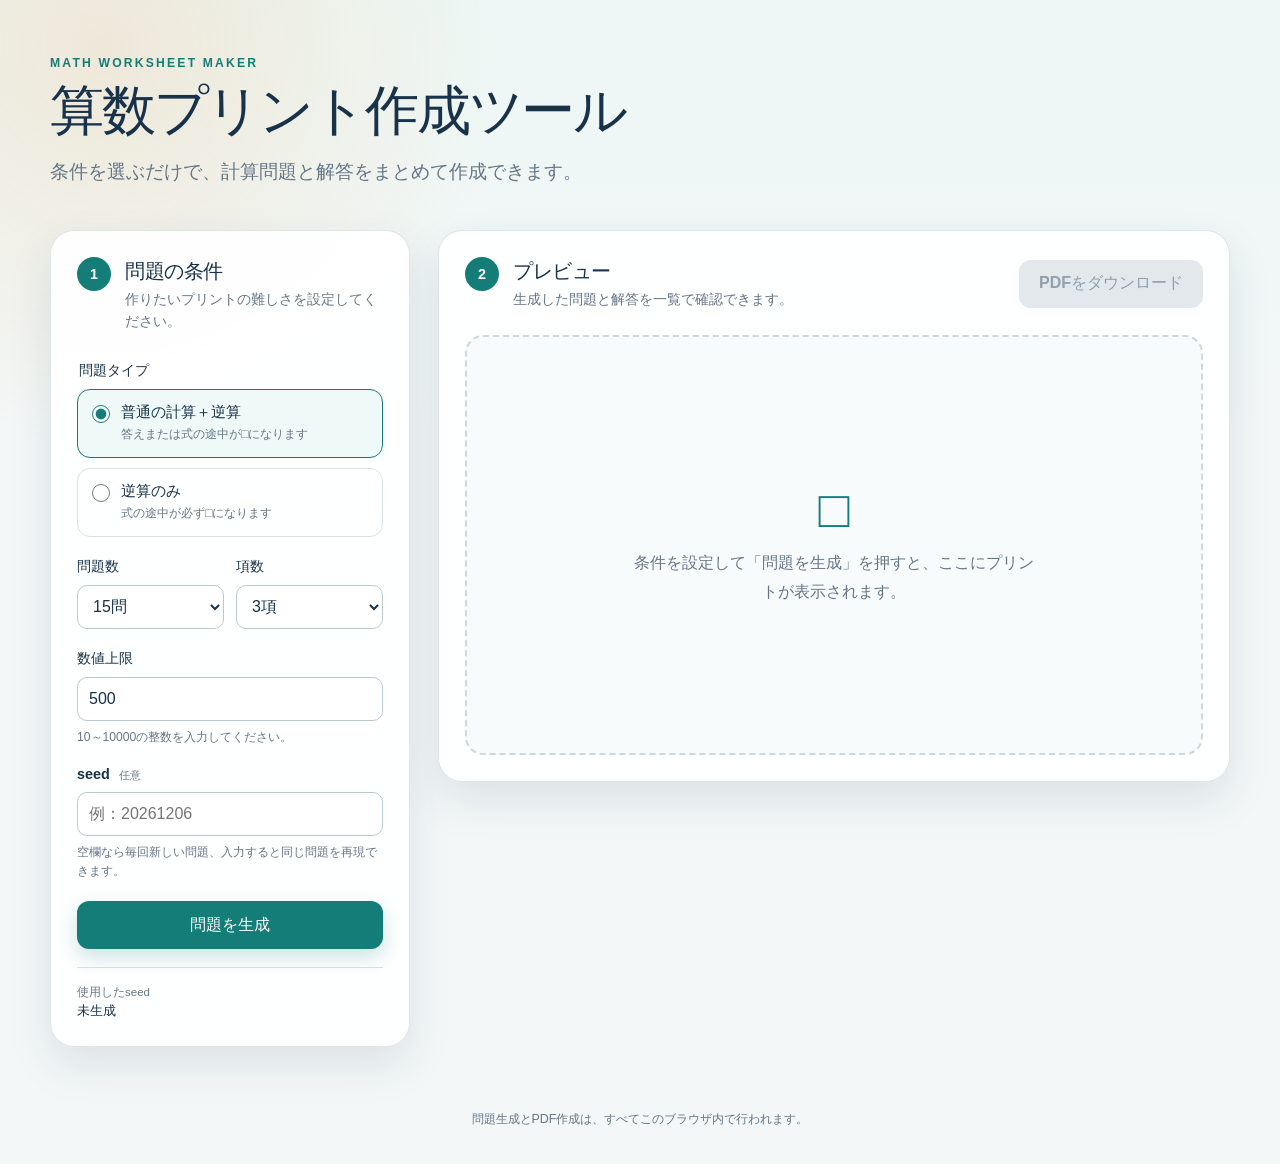
==== index.html @ 4928c639 "Initial commit" ====
<!doctype html>
<html lang="ja">
<head>
  <meta charset="utf-8">
  <meta name="viewport" content="width=device-width, initial-scale=1">
  <meta name="description" content="条件を選んで算数の計算問題を作り、問題用紙と解答をPDFで保存できるツールです。">
  <meta name="color-scheme" content="light">
  <meta http-equiv="Content-Security-Policy" content="default-src 'self'; script-src 'self'; style-src 'self'; font-src 'self'; connect-src 'self'; img-src 'self' data: blob:; worker-src 'self' blob:; object-src 'none'; base-uri 'self'; form-action 'self'">
  <title>算数プリント作成ツール</title>
  <link rel="stylesheet" href="css/style.css">
  <script defer src="vendor/jspdf.umd.min.js"></script>
  <script defer src="js/generator.js"></script>
  <script defer src="js/pdf.js"></script>
  <script defer src="js/app.js"></script>
</head>
<body>
  <header class="site-header">
    <div class="site-header__inner">
      <p class="eyebrow">MATH WORKSHEET MAKER</p>
      <h1>算数プリント作成ツール</h1>
      <p class="lead">条件を選ぶだけで、計算問題と解答をまとめて作成できます。</p>
    </div>
  </header>

  <main class="app-shell">
    <section class="settings-card" aria-labelledby="settings-title">
      <div class="section-heading">
        <span class="step-number" aria-hidden="true">1</span>
        <div>
          <h2 id="settings-title">問題の条件</h2>
          <p>作りたいプリントの難しさを設定してください。</p>
        </div>
      </div>

      <form id="generator-form" novalidate>
        <fieldset class="form-group">
          <legend>問題タイプ</legend>
          <label class="choice-card">
            <input type="radio" name="problem-type" value="mixed" checked>
            <span>
              <strong>普通の計算＋逆算</strong>
              <small>答えまたは式の途中が□になります</small>
            </span>
          </label>
          <label class="choice-card">
            <input type="radio" name="problem-type" value="inverse">
            <span>
              <strong>逆算のみ</strong>
              <small>式の途中が必ず□になります</small>
            </span>
          </label>
        </fieldset>

        <div class="form-row">
          <label class="form-field" for="problem-count">
            <span>問題数</span>
            <select id="problem-count" name="problem-count">
              <option value="15" selected>15問</option>
              <option value="30">30問</option>
            </select>
          </label>

          <label class="form-field" for="term-count">
            <span>項数</span>
            <select id="term-count" name="term-count">
              <option value="2">2項</option>
              <option value="3" selected>3項</option>
              <option value="4">4項</option>
            </select>
          </label>
        </div>

        <label class="form-field" for="max-int">
          <span>数値上限</span>
          <input id="max-int" name="max-int" type="number" value="500" min="10" max="10000" step="1" inputmode="numeric" required aria-describedby="max-int-help">
          <small id="max-int-help">10～10000の整数を入力してください。</small>
        </label>

        <label class="form-field" for="seed">
          <span>seed <em>任意</em></span>
          <input id="seed" name="seed" type="text" maxlength="80" autocomplete="off" placeholder="例：20260818" aria-describedby="seed-help">
          <small id="seed-help">空欄なら毎回新しい問題、入力すると同じ問題を再現できます。</small>
        </label>

        <div id="form-error" class="error-message" role="alert" aria-live="assertive" hidden></div>

        <button class="primary-button" type="submit">
          <span>問題を生成</span>
        </button>
      </form>

      <dl class="generation-status" aria-live="polite">
        <div>
          <dt>使用したseed</dt>
          <dd><output id="used-seed">未生成</output></dd>
        </div>
      </dl>
    </section>

    <section class="preview-section" aria-labelledby="preview-title">
      <div class="preview-toolbar">
        <div class="section-heading">
          <span class="step-number" aria-hidden="true">2</span>
          <div>
            <h2 id="preview-title">プレビュー</h2>
            <p>生成した問題と解答を一覧で確認できます。</p>
          </div>
        </div>
        <button id="download-button" class="secondary-button" type="button" disabled>
          PDFをダウンロード
        </button>
      </div>

      <div id="preview-empty" class="preview-empty">
        <p class="preview-empty__symbol" aria-hidden="true">□</p>
        <p>条件を設定して「問題を生成」を押すと、ここにプリントが表示されます。</p>
      </div>

      <div id="problem-preview" class="problem-preview" hidden>
        <table class="problem-preview__table">
          <thead>
            <tr>
              <th scope="col">問題</th>
              <th scope="col">解答</th>
            </tr>
          </thead>
          <tbody id="problem-preview-body" aria-live="polite"></tbody>
        </table>
      </div>
    </section>
  </main>

  <footer class="site-footer">
    <p>問題生成とPDF作成は、すべてこのブラウザ内で行われます。</p>
  </footer>

  <noscript>
    <p class="noscript-message">このツールを使うにはJavaScriptを有効にしてください。</p>
  </noscript>
</body>
</html>
---- css/style.css ----
:root {
  --ink: #18324a;
  --muted: #657687;
  --paper: #ffffff;
  --canvas: #f3f7f7;
  --line: #d8e2e5;
  --primary: #147d78;
  --primary-dark: #0d615d;
  --accent: #f2a65a;
  --danger: #b3261e;
  --danger-bg: #fff0ef;
  --shadow: 0 18px 45px rgb(24 50 74 / 10%);
  font-family: "Yu Gothic", "Hiragino Kaku Gothic ProN", Meiryo, sans-serif;
  color: var(--ink);
  background: var(--canvas);
  font-synthesis: none;
}

* {
  box-sizing: border-box;
}

[hidden] {
  display: none !important;
}

html {
  min-width: 320px;
  background: var(--canvas);
}

body {
  min-height: 100vh;
  margin: 0;
  background:
    radial-gradient(circle at 8% 4%, rgb(242 166 90 / 18%), transparent 25rem),
    linear-gradient(180deg, #edf7f5 0, var(--canvas) 27rem);
}

button,
input,
select {
  font: inherit;
}

button {
  cursor: pointer;
}

button:disabled {
  cursor: not-allowed;
}

.site-header {
  padding: 56px 24px 42px;
}

.site-header__inner {
  width: min(1180px, 100%);
  margin: 0 auto;
}

.eyebrow {
  margin: 0 0 10px;
  color: var(--primary);
  font-size: 0.76rem;
  font-weight: 800;
  letter-spacing: 0.18em;
}

h1,
h2,
p {
  margin-top: 0;
}

h1 {
  margin-bottom: 12px;
  font-size: clamp(2rem, 5vw, 3.4rem);
  line-height: 1.15;
  letter-spacing: -0.04em;
}

.lead {
  max-width: 42rem;
  margin-bottom: 0;
  color: var(--muted);
  font-size: clamp(1rem, 2vw, 1.16rem);
  line-height: 1.8;
}

.app-shell {
  display: grid;
  grid-template-columns: minmax(280px, 360px) minmax(0, 1fr);
  gap: 28px;
  align-items: start;
  width: min(1180px, calc(100% - 48px));
  margin: 0 auto 64px;
}

.settings-card,
.preview-section {
  border: 1px solid rgb(216 226 229 / 85%);
  border-radius: 24px;
  background: rgb(255 255 255 / 92%);
  box-shadow: var(--shadow);
}

.settings-card {
  position: sticky;
  top: 24px;
  padding: 26px;
}

.section-heading {
  display: flex;
  gap: 14px;
  align-items: flex-start;
}

.section-heading h2 {
  margin-bottom: 4px;
  font-size: 1.28rem;
  letter-spacing: -0.02em;
}

.section-heading p {
  margin-bottom: 0;
  color: var(--muted);
  font-size: 0.86rem;
  line-height: 1.6;
}

.step-number {
  display: grid;
  flex: 0 0 34px;
  width: 34px;
  height: 34px;
  place-items: center;
  border-radius: 50%;
  color: #fff;
  background: var(--primary);
  font-size: 0.9rem;
  font-weight: 800;
}

#generator-form {
  display: grid;
  gap: 20px;
  margin-top: 28px;
}

.form-group {
  display: grid;
  gap: 10px;
  min-width: 0;
  margin: 0;
  padding: 0;
  border: 0;
}

.form-group legend,
.form-field > span {
  margin-bottom: 9px;
  font-size: 0.9rem;
  font-weight: 800;
}

.choice-card {
  display: flex;
  gap: 11px;
  align-items: flex-start;
  padding: 13px 14px;
  border: 1px solid var(--line);
  border-radius: 13px;
  transition: border-color 160ms ease, background 160ms ease;
}

.choice-card:has(input:checked) {
  border-color: var(--primary);
  background: #eff9f8;
}

.choice-card input {
  width: 18px;
  height: 18px;
  margin: 2px 0 0;
  accent-color: var(--primary);
}

.choice-card span {
  display: grid;
  gap: 3px;
}

.choice-card strong {
  font-size: 0.92rem;
}

.choice-card small,
.form-field small {
  color: var(--muted);
  font-size: 0.76rem;
  line-height: 1.55;
}

.form-row {
  display: grid;
  grid-template-columns: 1fr 1fr;
  gap: 12px;
}

.form-field {
  display: grid;
  min-width: 0;
}

.form-field em {
  margin-left: 5px;
  color: var(--muted);
  font-size: 0.7rem;
  font-style: normal;
  font-weight: 500;
}

.form-field input,
.form-field select {
  width: 100%;
  min-height: 44px;
  padding: 9px 11px;
  border: 1px solid #bac9ce;
  border-radius: 10px;
  color: var(--ink);
  background: #fff;
  outline: none;
}

.form-field input:focus,
.form-field select:focus,
.choice-card:has(input:focus-visible) {
  border-color: var(--primary);
  box-shadow: 0 0 0 3px rgb(20 125 120 / 16%);
}

.form-field small {
  margin-top: 7px;
}

.error-message {
  padding: 12px 14px;
  border: 1px solid #f3b9b4;
  border-radius: 10px;
  color: var(--danger);
  background: var(--danger-bg);
  font-size: 0.84rem;
  line-height: 1.6;
}

.primary-button,
.secondary-button {
  min-height: 48px;
  border: 0;
  border-radius: 12px;
  font-weight: 800;
  transition: transform 160ms ease, box-shadow 160ms ease, background 160ms ease;
}

.primary-button {
  color: #fff;
  background: var(--primary);
  box-shadow: 0 8px 20px rgb(20 125 120 / 22%);
}

.primary-button:hover {
  background: var(--primary-dark);
  transform: translateY(-1px);
}

.primary-button:focus-visible,
.secondary-button:focus-visible {
  outline: 3px solid rgb(242 166 90 / 55%);
  outline-offset: 3px;
}

.generation-status {
  margin: 18px 0 0;
  padding-top: 17px;
  border-top: 1px solid var(--line);
}

.generation-status div {
  display: grid;
  gap: 3px;
}

.generation-status dt {
  color: var(--muted);
  font-size: 0.72rem;
}

.generation-status dd {
  overflow-wrap: anywhere;
  margin: 0;
  font-family: ui-monospace, SFMono-Regular, Consolas, monospace;
  font-size: 0.8rem;
}

.preview-section {
  min-width: 0;
  padding: 26px;
}

.preview-toolbar {
  display: flex;
  gap: 18px;
  align-items: center;
  justify-content: space-between;
  margin-bottom: 24px;
}

.secondary-button {
  flex: 0 0 auto;
  padding: 0 20px;
  color: #fff;
  background: var(--ink);
}

.secondary-button:hover:not(:disabled) {
  background: #0d2235;
  transform: translateY(-1px);
}

.secondary-button:disabled {
  color: #91a0ac;
  background: #e2e8eb;
}

.preview-empty {
  display: grid;
  min-height: 420px;
  padding: 40px;
  place-content: center;
  text-align: center;
  border: 2px dashed #cbd8dc;
  border-radius: 18px;
  color: var(--muted);
  background: #f8fbfb;
}

.preview-empty__symbol {
  margin-bottom: 14px;
  color: var(--primary);
  font-size: 3.2rem;
  line-height: 1;
}

.preview-empty p:last-child {
  max-width: 25rem;
  margin-bottom: 0;
  line-height: 1.8;
}

.problem-preview {
  min-width: 0;
  overflow: hidden;
  border: 1px solid #cbd8dc;
  border-radius: 18px;
  background: #fff;
}

.problem-preview__table {
  width: 100%;
  border-collapse: collapse;
  table-layout: fixed;
}

.problem-preview__table th {
  padding: 14px 18px;
  color: #fff;
  background: var(--ink);
  font-weight: 700;
  text-align: left;
}

.problem-preview__table th:first-child,
.problem-preview__table td:first-child {
  width: 74%;
}

.problem-preview__table th:last-child,
.problem-preview__table td:last-child {
  width: 26%;
  border-left: 1px solid #cbd8dc;
  text-align: center;
}

.problem-preview__table td {
  padding: 14px 18px;
  border-top: 1px solid #dce5e8;
  color: #17212b;
  font-size: 1rem;
  line-height: 1.65;
  overflow-wrap: anywhere;
  vertical-align: middle;
}

.problem-preview__table tbody tr:nth-child(even) {
  background: #f5f9f9;
}

.problem-preview__number {
  display: inline-block;
  width: 2.6em;
  color: var(--muted);
  font-size: 0.86em;
  font-variant-numeric: tabular-nums;
}

.problem-preview__expression {
  font-weight: 600;
}

.problem-preview__answer {
  color: var(--primary-dark) !important;
  font-size: 1.08rem !important;
  font-weight: 800;
  font-variant-numeric: tabular-nums;
}

.site-footer {
  padding: 0 24px 36px;
  color: var(--muted);
  text-align: center;
  font-size: 0.78rem;
}

.site-footer p {
  margin-bottom: 0;
}

.noscript-message {
  position: fixed;
  right: 20px;
  bottom: 20px;
  left: 20px;
  z-index: 10;
  margin: 0;
  padding: 16px;
  border-radius: 10px;
  color: #fff;
  text-align: center;
  background: var(--danger);
}

@media (max-width: 900px) {
  .site-header {
    padding-top: 40px;
  }

  .app-shell {
    grid-template-columns: 1fr;
  }

  .settings-card {
    position: static;
  }
}

@media (max-width: 600px) {
  .site-header {
    padding: 32px 18px 28px;
  }

  .app-shell {
    gap: 18px;
    width: min(100% - 24px, 1180px);
    margin-bottom: 40px;
  }

  .settings-card,
  .preview-section {
    padding: 20px;
    border-radius: 18px;
  }

  .preview-toolbar {
    align-items: stretch;
    flex-direction: column;
  }

  .secondary-button {
    width: 100%;
  }

  .problem-preview__table th,
  .problem-preview__table td {
    padding: 12px;
  }

  .problem-preview__table td {
    font-size: 0.9rem;
  }

  .problem-preview__table td:first-child {
    width: 78%;
    font-size: clamp(0.7rem, 2.8vw, 0.8rem);
    letter-spacing: -0.02em;
    overflow-wrap: normal;
    white-space: nowrap;
  }

  .problem-preview__table th:first-child {
    width: 78%;
  }

  .problem-preview__table th:last-child,
  .problem-preview__table td:last-child {
    width: 22%;
  }

  .problem-preview__answer {
    font-size: clamp(0.7rem, 2.8vw, 0.8rem) !important;
    overflow-wrap: normal;
    white-space: nowrap;
  }
}

@media (max-width: 390px) {
  .form-row {
    grid-template-columns: 1fr;
  }

  .problem-preview__table th:first-child,
  .problem-preview__table td:first-child {
    width: 78%;
  }

  .problem-preview__table th:last-child,
  .problem-preview__table td:last-child {
    width: 22%;
  }

  .problem-preview__table th,
  .problem-preview__table td {
    padding: 10px 8px;
  }

  .problem-preview__number {
    width: 1.9em;
  }
}

@media (prefers-reduced-motion: reduce) {
  *,
  *::before,
  *::after {
    scroll-behavior: auto !important;
    transition-duration: 0.01ms !important;
  }
}
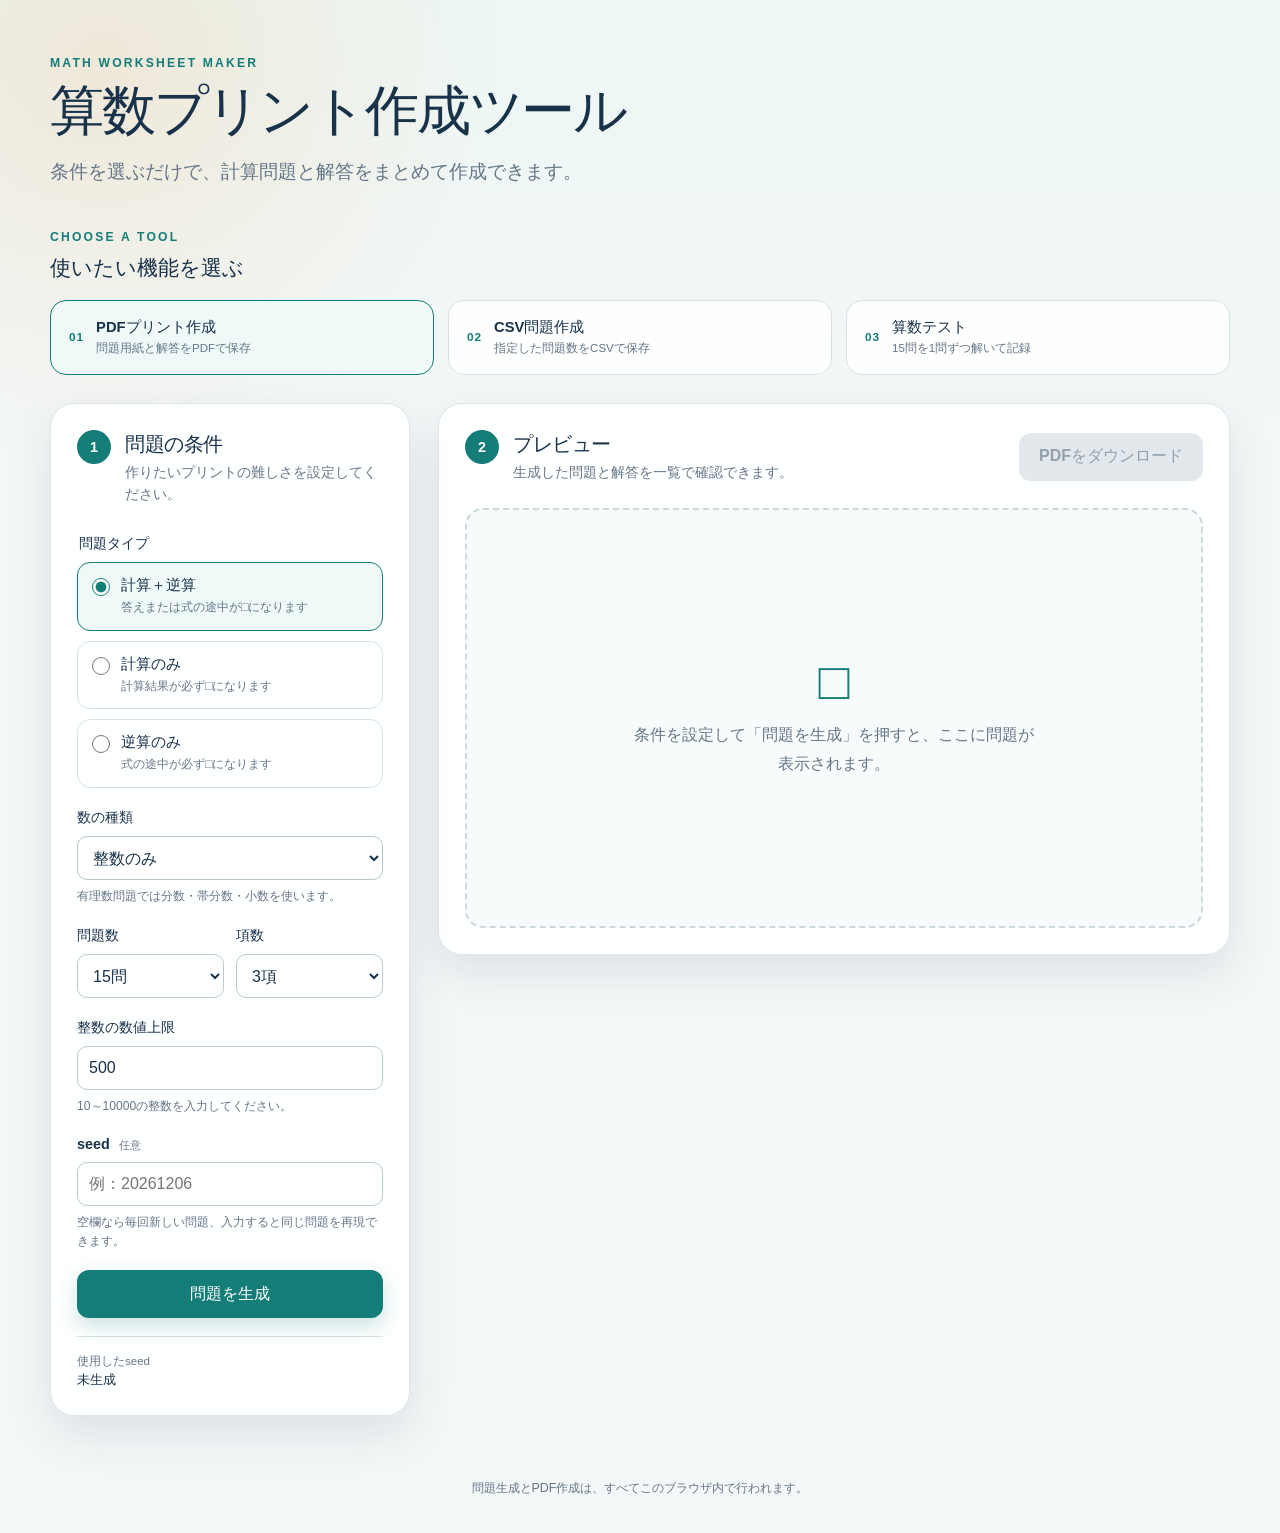
==== commit 5ff2f802: "Rational number correspondence" ====
--- a/index.html
+++ b/index.html
@@ -8,8 +8,12 @@
   <meta http-equiv="Content-Security-Policy" content="default-src 'self'; script-src 'self'; style-src 'self'; font-src 'self'; connect-src 'self'; img-src 'self' data: blob:; worker-src 'self' blob:; object-src 'none'; base-uri 'self'; form-action 'self'">
   <title>算数プリント作成ツール</title>
   <link rel="stylesheet" href="css/style.css">
+  <link rel="stylesheet" href="katex/katex.min.css">
+  <script defer src="katex/katex.min.js"></script>
   <script defer src="vendor/jspdf.umd.min.js"></script>
   <script defer src="js/generator.js"></script>
+  <script defer src="js/settings.js"></script>
+  <script defer src="js/math-display.js"></script>
   <script defer src="js/pdf.js"></script>
   <script defer src="js/app.js"></script>
 </head>
@@ -22,6 +26,32 @@
     </div>
   </header>
 
+  <nav class="feature-nav" aria-labelledby="feature-nav-title">
+    <div class="feature-nav__inner">
+      <div class="feature-nav__heading">
+        <p class="eyebrow">CHOOSE A TOOL</p>
+        <h2 id="feature-nav-title">使いたい機能を選ぶ</h2>
+      </div>
+      <div class="feature-nav__list">
+        <a class="feature-card is-current" href="#generator-form" aria-current="page">
+          <span class="feature-card__number" aria-hidden="true">01</span>
+          <strong>PDFプリント作成</strong>
+          <small>問題用紙と解答をPDFで保存</small>
+        </a>
+        <a class="feature-card" href="csv.html">
+          <span class="feature-card__number" aria-hidden="true">02</span>
+          <strong>CSV問題作成</strong>
+          <small>指定した問題数をCSVで保存</small>
+        </a>
+        <a class="feature-card" href="test.html">
+          <span class="feature-card__number" aria-hidden="true">03</span>
+          <strong>算数テスト</strong>
+          <small>15問を1問ずつ解いて記録</small>
+        </a>
+      </div>
+    </div>
+  </nav>
+
   <main class="app-shell">
     <section class="settings-card" aria-labelledby="settings-title">
       <div class="section-heading">
@@ -38,9 +68,13 @@
           <label class="choice-card">
             <input type="radio" name="problem-type" value="mixed" checked>
             <span>
-              <strong>普通の計算＋逆算</strong>
+              <strong>計算＋逆算</strong>
               <small>答えまたは式の途中が□になります</small>
             </span>
+          </label>
+          <label class="choice-card">
+            <input type="radio" name="problem-type" value="calculation">
+            <span><strong>計算のみ</strong><small>計算結果が必ず□になります</small></span>
           </label>
           <label class="choice-card">
             <input type="radio" name="problem-type" value="inverse">
@@ -50,6 +84,16 @@
             </span>
           </label>
         </fieldset>
+
+        <label class="form-field" for="number-type">
+          <span>数の種類</span>
+          <select id="number-type" name="number-type">
+            <option value="mixed">整数＋有理数</option>
+            <option value="integer" selected>整数のみ</option>
+            <option value="rational">有理数のみ</option>
+          </select>
+          <small>有理数問題では分数・帯分数・小数を使います。</small>
+        </label>
 
         <div class="form-row">
           <label class="form-field" for="problem-count">
@@ -70,11 +114,31 @@
           </label>
         </div>
 
+        <label id="integer-count-field" class="form-field" for="integer-count" hidden>
+          <span>整数問題数</span>
+          <input id="integer-count" name="integer-count" type="number" value="8" min="0" max="15" step="1" inputmode="numeric" disabled aria-describedby="rational-count-help">
+          <small id="rational-count-help" aria-live="polite">有理数問題：7問</small>
+        </label>
+
         <label class="form-field" for="max-int">
-          <span>数値上限</span>
+          <span>整数の数値上限</span>
           <input id="max-int" name="max-int" type="number" value="500" min="10" max="10000" step="1" inputmode="numeric" required aria-describedby="max-int-help">
           <small id="max-int-help">10～10000の整数を入力してください。</small>
         </label>
+
+        <fieldset id="rational-settings" class="form-group rational-settings" hidden>
+          <legend>有理数の設定</legend>
+          <label class="form-field" for="max-num">
+            <span>計算結果の上限</span>
+            <input id="max-num" name="max-num" type="number" value="2" min="1" max="10" step="1" inputmode="numeric" disabled aria-describedby="max-num-help">
+            <small id="max-num-help">1～10の整数。途中の計算結果に適用します。式中の数はこの値を超える場合があります。</small>
+          </label>
+          <label class="form-field" for="max-denominator">
+            <span>分母の設定</span>
+            <input id="max-denominator" name="max-denominator" type="number" value="6" min="2" max="10" step="1" inputmode="numeric" disabled aria-describedby="max-denominator-help">
+            <small id="max-denominator-help">2～10の整数。加減算で追加する数の分母の上限です。乗除算や計算結果では、より大きな分母も使います。</small>
+          </label>
+        </fieldset>
 
         <label class="form-field" for="seed">
           <span>seed <em>任意</em></span>
@@ -83,6 +147,7 @@
         </label>
 
         <div id="form-error" class="error-message" role="alert" aria-live="assertive" hidden></div>
+        <p id="generation-progress" class="generation-progress" role="status" hidden></p>
 
         <button class="primary-button" type="submit">
           <span>問題を生成</span>
@@ -113,7 +178,7 @@
 
       <div id="preview-empty" class="preview-empty">
         <p class="preview-empty__symbol" aria-hidden="true">□</p>
-        <p>条件を設定して「問題を生成」を押すと、ここにプリントが表示されます。</p>
+        <p>条件を設定して「問題を生成」を押すと、ここに問題が表示されます。</p>
       </div>
 
       <div id="problem-preview" class="problem-preview" hidden>
--- a/css/style.css
+++ b/css/style.css
@@ -20,6 +20,43 @@
   box-sizing: border-box;
 }
 
+.form-group.rational-settings {
+  padding: 16px;
+  border: 1px solid var(--line);
+  border-radius: 12px;
+  background: #f5faf9;
+}
+
+.generation-progress {
+  color: var(--primary-dark);
+  font-size: 0.9rem;
+  line-height: 1.6;
+}
+
+.problem-preview__table .katex {
+  font-size: 1.1em;
+}
+
+.math-formula {
+  display: block;
+  max-width: 100%;
+  overflow-x: auto;
+  padding: 0.4em 0;
+  white-space: nowrap;
+  font-weight: 400;
+}
+
+.problem-preview__expression:has(.math-formula) {
+  display: inline-block;
+  max-width: calc(100% - 2.6rem);
+  vertical-align: middle;
+}
+
+.problem-preview__table td:has(.katex) {
+  padding-top: 18px;
+  padding-bottom: 18px;
+}
+
 [hidden] {
   display: none !important;
 }
@@ -60,6 +97,10 @@
   margin: 0 auto;
 }
 
+.site-header--compact {
+  padding-bottom: 28px;
+}
+
 .eyebrow {
   margin: 0 0 10px;
   color: var(--primary);
@@ -87,6 +128,81 @@
   color: var(--muted);
   font-size: clamp(1rem, 2vw, 1.16rem);
   line-height: 1.8;
+}
+
+.feature-nav {
+  width: min(1180px, calc(100% - 48px));
+  margin: 0 auto 28px;
+}
+
+.feature-nav__inner {
+  display: grid;
+  gap: 18px;
+}
+
+.feature-nav__heading h2 {
+  margin-bottom: 0;
+  font-size: 1.3rem;
+}
+
+.feature-nav__list {
+  display: grid;
+  grid-template-columns: repeat(3, minmax(0, 1fr));
+  gap: 14px;
+}
+
+.feature-card {
+  display: grid;
+  grid-template-columns: auto 1fr;
+  gap: 3px 12px;
+  align-items: center;
+  min-width: 0;
+  padding: 17px 18px;
+  border: 1px solid var(--line);
+  border-radius: 16px;
+  color: var(--ink);
+  background: rgb(255 255 255 / 84%);
+  text-decoration: none;
+  transition: border-color 160ms ease, transform 160ms ease, box-shadow 160ms ease;
+}
+
+.feature-card:hover {
+  border-color: var(--primary);
+  box-shadow: 0 8px 24px rgb(24 50 74 / 9%);
+  transform: translateY(-1px);
+}
+
+.feature-card:focus-visible {
+  outline: 3px solid rgb(242 166 90 / 55%);
+  outline-offset: 3px;
+}
+
+.feature-card.is-current {
+  border-color: var(--primary);
+  background: #eff9f8;
+}
+
+.feature-card__number {
+  grid-row: 1 / 3;
+  color: var(--primary);
+  font-size: 0.74rem;
+  font-weight: 900;
+  letter-spacing: 0.08em;
+}
+
+.feature-card strong,
+.feature-card small {
+  min-width: 0;
+}
+
+.feature-card strong {
+  font-size: 0.92rem;
+}
+
+.feature-card small {
+  color: var(--muted);
+  font-size: 0.72rem;
+  line-height: 1.45;
 }
 
 .app-shell {
@@ -144,7 +260,9 @@
   font-weight: 800;
 }
 
-#generator-form {
+#generator-form,
+#csv-form,
+#test-settings-form {
   display: grid;
   gap: 20px;
   margin-top: 28px;
@@ -221,6 +339,19 @@
   font-size: 0.7rem;
   font-style: normal;
   font-weight: 500;
+}
+
+.form-field > .form-field__label-row {
+  display: flex;
+  gap: 8px;
+  align-items: baseline;
+  flex-wrap: wrap;
+}
+
+.form-field .form-field__inline-help {
+  margin: 0;
+  font-weight: 500;
+  white-space: nowrap;
 }
 
 .form-field input,
@@ -271,7 +402,7 @@
   box-shadow: 0 8px 20px rgb(20 125 120 / 22%);
 }
 
-.primary-button:hover {
+.primary-button:hover:not(:disabled) {
   background: var(--primary-dark);
   transform: translateY(-1px);
 }
@@ -291,6 +422,10 @@
 .generation-status div {
   display: grid;
   gap: 3px;
+}
+
+.generation-status div + div {
+  margin-top: 12px;
 }
 
 .generation-status dt {
@@ -425,6 +560,244 @@
   font-size: 1.08rem !important;
   font-weight: 800;
   font-variant-numeric: tabular-nums;
+}
+
+.test-shell {
+  width: min(820px, calc(100% - 48px));
+  margin: 0 auto 64px;
+}
+
+.test-settings {
+  position: static;
+  width: min(580px, 100%);
+  margin: 0 auto;
+}
+
+.test-card,
+.results-card {
+  padding: clamp(24px, 5vw, 48px);
+  border: 1px solid rgb(216 226 229 / 85%);
+  border-radius: 24px;
+  background: rgb(255 255 255 / 94%);
+  box-shadow: var(--shadow);
+}
+
+.test-progress-row {
+  display: flex;
+  gap: 18px;
+  align-items: baseline;
+  justify-content: space-between;
+}
+
+.test-progress,
+.test-seed {
+  margin-bottom: 10px;
+}
+
+.test-progress {
+  color: var(--primary-dark);
+  font-size: 1.05rem;
+  font-weight: 900;
+}
+
+.test-seed {
+  max-width: 55%;
+  overflow-wrap: anywhere;
+  color: var(--muted);
+  font-family: ui-monospace, SFMono-Regular, Consolas, monospace;
+  font-size: 0.7rem;
+}
+
+.progress-track {
+  height: 8px;
+  overflow: hidden;
+  border-radius: 999px;
+  background: #e1eceb;
+}
+
+.progress-track span {
+  display: block;
+  width: 0;
+  height: 100%;
+  border-radius: inherit;
+  background: var(--primary);
+  transition: width 240ms ease;
+}
+
+.test-expression {
+  position: absolute;
+  width: 1px;
+  height: 1px;
+  overflow: hidden;
+  clip: rect(0 0 0 0);
+  white-space: nowrap;
+}
+
+.test-expression__value {
+  margin: clamp(44px, 8vw, 72px) 0;
+  font-size: clamp(1.7rem, 6vw, 3rem);
+  font-weight: 800;
+  line-height: 1.45;
+  text-align: center;
+  overflow-wrap: anywhere;
+}
+
+.answer-form {
+  display: grid;
+  grid-template-columns: minmax(0, 1fr) auto;
+  gap: 14px;
+  align-items: end;
+  width: min(520px, 100%);
+  margin: 0 auto;
+}
+
+.answer-form .primary-button {
+  min-width: 140px;
+  padding: 0 24px;
+}
+
+.answer-form input {
+  font-size: 1.25rem;
+  font-weight: 700;
+  text-align: center;
+}
+
+.answer-feedback {
+  min-height: 1.8em;
+  margin: 18px 0 0;
+  font-weight: 800;
+  text-align: center;
+}
+
+.answer-feedback.is-correct {
+  color: var(--primary-dark);
+}
+
+.answer-feedback.is-incorrect {
+  color: var(--danger);
+}
+
+.results-heading {
+  margin-bottom: 28px;
+  text-align: center;
+}
+
+.results-heading h2 {
+  margin-bottom: 8px;
+  font-size: clamp(1.5rem, 4vw, 2.1rem);
+}
+
+.results-heading p:last-child {
+  margin-bottom: 0;
+  color: var(--muted);
+}
+
+.summary-grid {
+  display: grid;
+  grid-template-columns: repeat(5, minmax(0, 1fr));
+  gap: 10px;
+  margin: 0 0 24px;
+}
+
+.summary-grid div {
+  min-width: 0;
+  padding: 14px 10px;
+  border-radius: 12px;
+  background: #f1f7f6;
+  text-align: center;
+}
+
+.summary-grid dt {
+  color: var(--muted);
+  font-size: 0.68rem;
+  line-height: 1.45;
+}
+
+.summary-grid dd {
+  margin: 7px 0 0;
+  color: var(--primary-dark);
+  font-size: 1rem;
+  font-weight: 900;
+  font-variant-numeric: tabular-nums;
+}
+
+.slowest-card {
+  display: grid;
+  gap: 8px;
+  margin-bottom: 24px;
+  padding: 20px;
+  border: 1px solid #efd0ae;
+  border-radius: 14px;
+  background: #fff8f0;
+}
+
+.slowest-card p {
+  margin-bottom: 0;
+  color: #8a531d;
+  font-size: 0.75rem;
+  font-weight: 800;
+}
+
+.slowest-card strong {
+  font-size: 1.1rem;
+  overflow-wrap: anywhere;
+}
+
+.slowest-card span {
+  color: var(--muted);
+  font-size: 0.82rem;
+}
+
+.slowest-card .slowest-answer {
+  color: var(--ink);
+  font-weight: 700;
+}
+
+.result-list-wrap {
+  overflow-x: auto;
+  border: 1px solid #cbd8dc;
+  border-radius: 14px;
+}
+
+.result-list {
+  width: 100%;
+  min-width: 590px;
+  border-collapse: collapse;
+}
+
+.result-list th,
+.result-list td {
+  padding: 12px 14px;
+  border-top: 1px solid #dce5e8;
+  text-align: left;
+}
+
+.result-list th {
+  border-top: 0;
+  color: #fff;
+  background: var(--ink);
+  font-size: 0.78rem;
+}
+
+.result-list td {
+  font-size: 0.84rem;
+  font-variant-numeric: tabular-nums;
+}
+
+.result-list tbody tr:nth-child(even) {
+  background: #f5f9f9;
+}
+
+.result-list th:first-child,
+.result-list td:first-child {
+  width: 55%;
+}
+
+.result-actions {
+  display: grid;
+  grid-template-columns: 1fr 1fr;
+  gap: 12px;
+  margin-top: 24px;
 }
 
 .site-footer {
@@ -464,6 +837,10 @@
   .settings-card {
     position: static;
   }
+
+  .summary-grid {
+    grid-template-columns: repeat(3, minmax(0, 1fr));
+  }
 }
 
 @media (max-width: 600px) {
@@ -477,6 +854,19 @@
     margin-bottom: 40px;
   }
 
+  .feature-nav {
+    width: min(100% - 24px, 1180px);
+  }
+
+  .feature-nav__list {
+    grid-template-columns: 1fr;
+    gap: 9px;
+  }
+
+  .feature-card {
+    padding: 13px 15px;
+  }
+
   .settings-card,
   .preview-section {
     padding: 20px;
@@ -499,6 +889,11 @@
 
   .problem-preview__table td {
     font-size: 0.9rem;
+  }
+
+  /* スマホでは有理数の数式全体を1.2倍にし、小数だけの場合もサイズをそろえる。 */
+  .problem-preview__table .katex {
+    font-size: 1.32em;
   }
 
   .problem-preview__table td:first-child {
@@ -523,6 +918,53 @@
     overflow-wrap: normal;
     white-space: nowrap;
   }
+
+  .test-shell {
+    width: min(100% - 24px, 820px);
+    margin-bottom: 40px;
+  }
+
+  .test-card,
+  .results-card {
+    border-radius: 18px;
+  }
+
+  .test-progress-row {
+    display: block;
+  }
+
+  .test-seed {
+    max-width: 100%;
+  }
+
+  .test-expression__value {
+    margin: 38px 0;
+    font-size: clamp(0.7rem, 3.5vw, 1.25rem);
+    line-height: 1.35;
+    letter-spacing: -0.04em;
+    overflow-wrap: normal;
+    white-space: nowrap;
+  }
+
+  .slowest-card strong {
+    font-size: clamp(0.65rem, 3vw, 1rem);
+    letter-spacing: -0.04em;
+    overflow-wrap: normal;
+    white-space: nowrap;
+  }
+
+  .answer-form,
+  .result-actions {
+    grid-template-columns: 1fr;
+  }
+
+  .answer-form .primary-button {
+    width: 100%;
+  }
+
+  .summary-grid {
+    grid-template-columns: repeat(2, minmax(0, 1fr));
+  }
 }
 
 @media (max-width: 390px) {
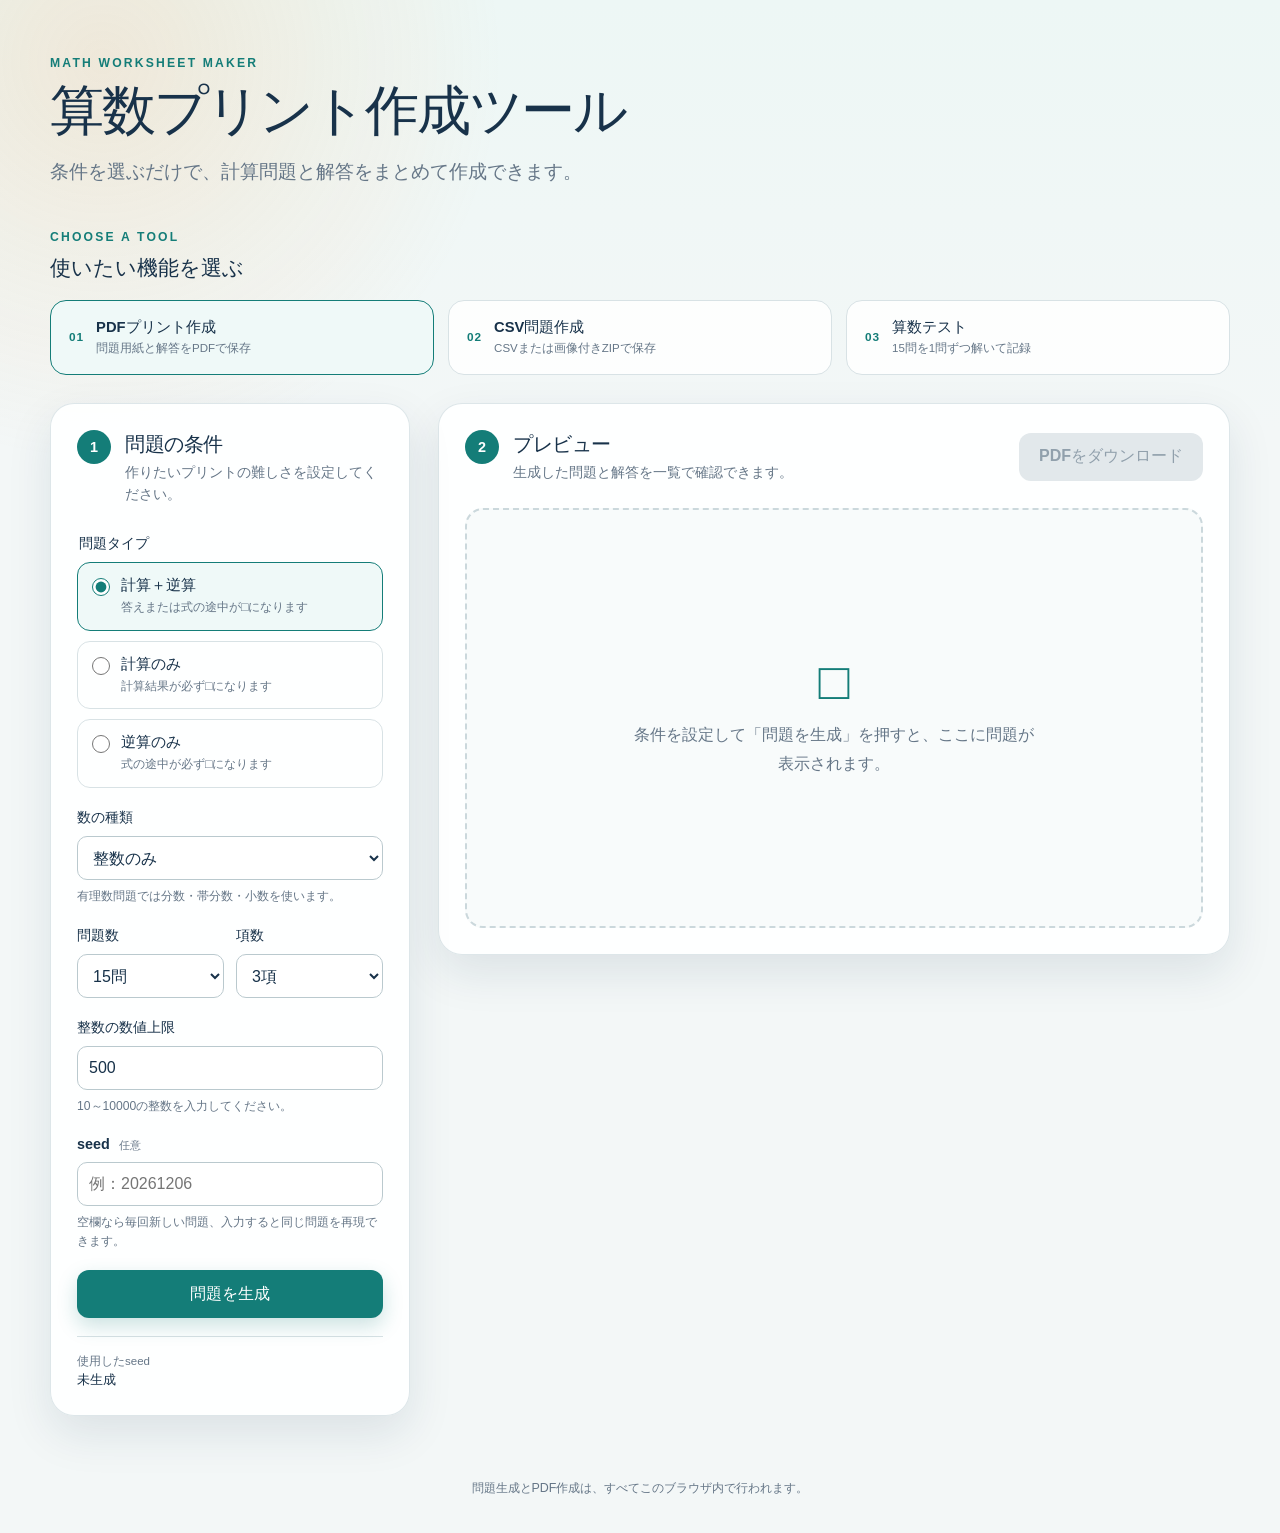
==== commit 5d9de74f: "modify website" ====
--- a/index.html
+++ b/index.html
@@ -11,7 +11,7 @@
   <link rel="stylesheet" href="katex/katex.min.css">
   <script defer src="katex/katex.min.js"></script>
   <script defer src="vendor/jspdf.umd.min.js"></script>
-  <script defer src="js/generator.js"></script>
+  <script defer src="algorithm/int_problem_generator.js"></script>
   <script defer src="js/settings.js"></script>
   <script defer src="js/math-display.js"></script>
   <script defer src="js/pdf.js"></script>
@@ -41,7 +41,7 @@
         <a class="feature-card" href="csv.html">
           <span class="feature-card__number" aria-hidden="true">02</span>
           <strong>CSV問題作成</strong>
-          <small>指定した問題数をCSVで保存</small>
+          <small>CSVまたは画像付きZIPで保存</small>
         </a>
         <a class="feature-card" href="test.html">
           <span class="feature-card__number" aria-hidden="true">03</span>
--- a/css/style.css
+++ b/css/style.css
@@ -1,3 +1,4 @@
+/* 共通の色・影・基本フォントをまとめる。各部品はCSS変数を参照して配色をそろえる。 */
 :root {
   --ink: #18324a;
   --muted: #657687;
@@ -16,10 +17,12 @@
   font-synthesis: none;
 }
 
+/* 幅と高さにpaddingとborderを含め、指定幅からのはみ出しを防ぐ。 */
 * {
   box-sizing: border-box;
 }
 
+/* 有理数専用の設定を、背景と余白でほかの項目から区別する。 */
 .form-group.rational-settings {
   padding: 16px;
   border: 1px solid var(--line);
@@ -27,16 +30,79 @@
   background: #f5faf9;
 }
 
+/* 問題生成の進捗をフォーム内の補助情報として表示する。 */
 .generation-progress {
   color: var(--primary-dark);
   font-size: 0.9rem;
   line-height: 1.6;
 }
 
+/* ZIP作成の進捗と保存・中止操作をまとめる領域。 */
+.zip-export-status {
+  margin: 0 0 20px;
+  padding: 16px;
+  border: 1px solid var(--line);
+  border-radius: 12px;
+  background: var(--paper);
+}
+
+.zip-export-status progress {
+  width: 100%;
+  accent-color: var(--primary);
+}
+
+/* 保存と中止の操作を横並びにし、幅が足りなければ折り返す。 */
+.zip-export-actions {
+  display: flex;
+  flex-wrap: wrap;
+  gap: 12px;
+}
+
+.zip-export-actions a {
+  display: inline-flex;
+  align-items: center;
+  justify-content: center;
+  text-decoration: none;
+}
+
+/* 親だけを画面外に置き、画像化する子に座標・透明度の補正を持ち込まない。 */
+.math-image-workspace {
+  position: fixed;
+  left: -100000px;
+  top: 0;
+  width: max-content;
+  pointer-events: none;
+}
+
+/* PNG用の数式は24pxを基準に、式に応じた幅と透明な余白を持たせる。 */
+.math-image-export {
+  display: inline-block;
+  width: max-content;
+  max-width: none;
+  padding: 12px;
+  margin: 0;
+  color: #000;
+  background: transparent;
+  font-family: KaTeX_Main, serif;
+  font-size: 24px;
+  font-weight: 400;
+  line-height: 1.5;
+  white-space: nowrap;
+  text-align: left;
+}
+
+/* 画像用のKaTeXは親の文字サイズを使い、数式を1行で描く。 */
+.math-image-export .katex {
+  font-size: 1em;
+  white-space: nowrap;
+}
+
+/* 通常の数式を親文字サイズの1.1倍にする。スマホ用の値は後方で上書きする。 */
 .problem-preview__table .katex {
   font-size: 1.1em;
 }
 
+/* 数式を折り返さず、幅を超えた部分は横スクロールで読めるようにする。 */
 .math-formula {
   display: block;
   max-width: 100%;
@@ -46,26 +112,31 @@
   font-weight: 400;
 }
 
+/* 問題番号の幅を残し、数式が列全体を押し広げないようにする。 */
 .problem-preview__expression:has(.math-formula) {
   display: inline-block;
   max-width: calc(100% - 2.6rem);
   vertical-align: middle;
 }
 
+/* 分数の上下が詰まらないよう、KaTeXを含むセルに縦の余白を足す。 */
 .problem-preview__table td:has(.katex) {
   padding-top: 18px;
   padding-bottom: 18px;
 }
 
+/* JSによるhidden切り替えを優先し、部品のdisplay指定による非表示の解除を防ぐ。 */
 [hidden] {
   display: none !important;
 }
 
+/* ページ全体の最小幅を320pxにそろえる。 */
 html {
   min-width: 320px;
   background: var(--canvas);
 }
 
+/* 標準の外側余白をなくし、ページ全体に淡いグラデーションを敷く。 */
 body {
   min-height: 100vh;
   margin: 0;
@@ -74,6 +145,7 @@
     linear-gradient(180deg, #edf7f5 0, var(--canvas) 27rem);
 }
 
+/* 入力部品にもページと同じフォントを継承させる。 */
 button,
 input,
 select {
@@ -84,10 +156,12 @@
   cursor: pointer;
 }
 
+/* 操作できないボタンはカーソルでも無効状態を示す。 */
 button:disabled {
   cursor: not-allowed;
 }
 
+/* ページ上部の見出し領域に余白を設ける。 */
 .site-header {
   padding: 56px 24px 42px;
 }
@@ -101,6 +175,7 @@
   padding-bottom: 28px;
 }
 
+/* 見出し上の小さなラベルを色と文字間隔で本文から区別する。 */
 .eyebrow {
   margin: 0 0 10px;
   color: var(--primary);
@@ -115,6 +190,7 @@
   margin-top: 0;
 }
 
+/* 画面幅に合わせて大見出しを拡縮し、clampで最小・最大サイズを制限する。 */
 h1 {
   margin-bottom: 12px;
   font-size: clamp(2rem, 5vw, 3.4rem);
@@ -122,6 +198,7 @@
   letter-spacing: -0.04em;
 }
 
+/* 導入文の行幅を制限し、長い説明にも読みやすい行間を確保する。 */
 .lead {
   max-width: 42rem;
   margin-bottom: 0;
@@ -130,6 +207,7 @@
   line-height: 1.8;
 }
 
+/* 機能へのナビゲーションを本文と同じ最大幅に配置する。 */
 .feature-nav {
   width: min(1180px, calc(100% - 48px));
   margin: 0 auto 28px;
@@ -145,12 +223,14 @@
   font-size: 1.3rem;
 }
 
+/* 通常幅では3つの機能を均等な列に並べる。 */
 .feature-nav__list {
   display: grid;
   grid-template-columns: repeat(3, minmax(0, 1fr));
   gap: 14px;
 }
 
+/* 機能番号と説明を2列に配置し、リンク全体をカードとして見せる。 */
 .feature-card {
   display: grid;
   grid-template-columns: auto 1fr;
@@ -166,22 +246,26 @@
   transition: border-color 160ms ease, transform 160ms ease, box-shadow 160ms ease;
 }
 
+/* ポインターを重ねたカードを枠・影・わずかな移動で強調する。 */
 .feature-card:hover {
   border-color: var(--primary);
   box-shadow: 0 8px 24px rgb(24 50 74 / 9%);
   transform: translateY(-1px);
 }
 
+/* キーボードで選んだリンクを見失わないよう輪郭を付ける。 */
 .feature-card:focus-visible {
   outline: 3px solid rgb(242 166 90 / 55%);
   outline-offset: 3px;
 }
 
+/* 現在開いている機能を背景と枠線で示す。 */
 .feature-card.is-current {
   border-color: var(--primary);
   background: #eff9f8;
 }
 
+/* 機能番号を説明の2行分にまたがって配置する。 */
 .feature-card__number {
   grid-row: 1 / 3;
   color: var(--primary);
@@ -205,6 +289,7 @@
   line-height: 1.45;
 }
 
+/* 設定欄とプレビューを2列にする。右列の最小幅を0にし、長い式による幅の拡大を抑える。 */
 .app-shell {
   display: grid;
   grid-template-columns: minmax(280px, 360px) minmax(0, 1fr);
@@ -214,6 +299,7 @@
   margin: 0 auto 64px;
 }
 
+/* 設定欄とプレビューの枠・角丸・背景・影を統一する。 */
 .settings-card,
 .preview-section {
   border: 1px solid rgb(216 226 229 / 85%);
@@ -222,12 +308,14 @@
   box-shadow: var(--shadow);
 }
 
+/* 広い画面では設定欄を上端から24pxの位置に追従させる。 */
 .settings-card {
   position: sticky;
   top: 24px;
   padding: 26px;
 }
 
+/* ステップ番号と見出し文を横並びにして、上端をそろえる。 */
 .section-heading {
   display: flex;
   gap: 14px;
@@ -247,6 +335,7 @@
   line-height: 1.6;
 }
 
+/* 手順番号を縮まない円形の目印として表示する。 */
 .step-number {
   display: grid;
   flex: 0 0 34px;
@@ -260,6 +349,7 @@
   font-weight: 800;
 }
 
+/* 各機能の設定フォームの項目間隔を統一する。 */
 #generator-form,
 #csv-form,
 #test-settings-form {
@@ -268,6 +358,7 @@
   margin-top: 28px;
 }
 
+/* グループの標準の枠と余白をリセットし、内部をグリッドで並べる。 */
 .form-group {
   display: grid;
   gap: 10px;
@@ -284,6 +375,7 @@
   font-weight: 800;
 }
 
+/* ラジオボタンと説明文をカード状に配置する。 */
 .choice-card {
   display: flex;
   gap: 11px;
@@ -294,6 +386,7 @@
   transition: border-color 160ms ease, background 160ms ease;
 }
 
+/* 内部のラジオボタンが選択されたら親カードの背景と枠を変える。 */
 .choice-card:has(input:checked) {
   border-color: var(--primary);
   background: #eff9f8;
@@ -322,6 +415,7 @@
   line-height: 1.55;
 }
 
+/* 関連する2つの入力欄を均等幅で横に並べる。 */
 .form-row {
   display: grid;
   grid-template-columns: 1fr 1fr;
@@ -341,6 +435,7 @@
   font-weight: 500;
 }
 
+/* ラベルと補足を同じ行に置き、狭い場合は折り返す。 */
 .form-field > .form-field__label-row {
   display: flex;
   gap: 8px;
@@ -354,6 +449,7 @@
   white-space: nowrap;
 }
 
+/* 入力欄を利用可能な幅いっぱいに広げ、操作しやすい高さを確保する。 */
 .form-field input,
 .form-field select {
   width: 100%;
@@ -366,6 +462,7 @@
   outline: none;
 }
 
+/* 入力欄と選択カードのフォーカスを共通の色と影で示す。 */
 .form-field input:focus,
 .form-field select:focus,
 .choice-card:has(input:focus-visible) {
@@ -377,6 +474,55 @@
   margin-top: 7px;
 }
 
+/* CSVの出力形式から、LaTeXと画像の利用例へ移動する案内カード。 */
+.format-guide-link {
+  display: flex;
+  gap: 16px;
+  align-items: center;
+  justify-content: space-between;
+  padding: 15px 16px;
+  border: 1px solid rgb(20 125 120 / 32%);
+  border-radius: 13px;
+  color: var(--ink);
+  background: #eff9f8;
+  text-decoration: none;
+  transition: border-color 160ms ease, transform 160ms ease, box-shadow 160ms ease;
+}
+
+.format-guide-link span:first-child {
+  display: grid;
+  gap: 4px;
+}
+
+.format-guide-link strong {
+  font-size: 0.9rem;
+}
+
+.format-guide-link small {
+  color: var(--muted);
+  font-size: 0.74rem;
+  line-height: 1.55;
+}
+
+.format-guide-link__arrow {
+  flex: 0 0 auto;
+  color: var(--primary);
+  font-size: 1.35rem;
+  font-weight: 900;
+}
+
+.format-guide-link:hover {
+  border-color: var(--primary);
+  box-shadow: 0 8px 20px rgb(20 125 120 / 10%);
+  transform: translateY(-1px);
+}
+
+.format-guide-link:focus-visible {
+  outline: 3px solid rgb(242 166 90 / 55%);
+  outline-offset: 3px;
+}
+
+/* 設定や生成のエラーを警告色の枠と背景で表示する。 */
 .error-message {
   padding: 12px 14px;
   border: 1px solid #f3b9b4;
@@ -387,6 +533,7 @@
   line-height: 1.6;
 }
 
+/* 主要・補助ボタンの高さ、角丸、文字の太さと状態変化の速さを統一する。 */
 .primary-button,
 .secondary-button {
   min-height: 48px;
@@ -402,6 +549,7 @@
   box-shadow: 0 8px 20px rgb(20 125 120 / 22%);
 }
 
+/* 有効な主要ボタンだけに、ホバー時の色と位置の変化を付ける。 */
 .primary-button:hover:not(:disabled) {
   background: var(--primary-dark);
   transform: translateY(-1px);
@@ -413,6 +561,7 @@
   outline-offset: 3px;
 }
 
+/* 生成数とseedを、フォーム本体から区切って表示する。 */
 .generation-status {
   margin: 18px 0 0;
   padding-top: 17px;
@@ -433,6 +582,7 @@
   font-size: 0.72rem;
 }
 
+/* 長いseedを任意の位置で折り返し、等幅フォントで表示する。 */
 .generation-status dd {
   overflow-wrap: anywhere;
   margin: 0;
@@ -445,6 +595,7 @@
   padding: 26px;
 }
 
+/* プレビュー見出しとダウンロードボタンを左右に配置する。 */
 .preview-toolbar {
   display: flex;
   gap: 18px;
@@ -465,11 +616,13 @@
   transform: translateY(-1px);
 }
 
+/* 保存できない状態の補助ボタンを淡い配色にする。 */
 .secondary-button:disabled {
   color: #91a0ac;
   background: #e2e8eb;
 }
 
+/* 未生成時の案内を、一定の高さを持つ点線枠の中央に表示する。 */
 .preview-empty {
   display: grid;
   min-height: 420px;
@@ -495,6 +648,7 @@
   line-height: 1.8;
 }
 
+/* 表を角丸の枠に収める。数式の横スクロールは内側の要素が担当する。 */
 .problem-preview {
   min-width: 0;
   overflow: hidden;
@@ -503,6 +657,7 @@
   background: #fff;
 }
 
+/* 表を固定レイアウトにし、式の長さによって列幅の配分が変わらないようにする。 */
 .problem-preview__table {
   width: 100%;
   border-collapse: collapse;
@@ -517,6 +672,7 @@
   text-align: left;
 }
 
+/* 通常幅では問題列に74%、答え列に26%を割り当てる。 */
 .problem-preview__table th:first-child,
 .problem-preview__table td:first-child {
   width: 74%;
@@ -539,10 +695,12 @@
   vertical-align: middle;
 }
 
+/* 1行おきに背景を変え、式と答えの対応を追いやすくする。 */
 .problem-preview__table tbody tr:nth-child(even) {
   background: #f5f9f9;
 }
 
+/* 番号の幅と数字の桁幅をそろえ、式の開始位置をそろえる。 */
 .problem-preview__number {
   display: inline-block;
   width: 2.6em;
@@ -555,6 +713,7 @@
   font-weight: 600;
 }
 
+/* 答えの色と文字サイズを一般のセル指定より優先する。 */
 .problem-preview__answer {
   color: var(--primary-dark) !important;
   font-size: 1.08rem !important;
@@ -562,17 +721,20 @@
   font-variant-numeric: tabular-nums;
 }
 
+/* テスト画面を、出題に集中しやすい幅の単一カラムにする。 */
 .test-shell {
   width: min(820px, calc(100% - 48px));
   margin: 0 auto 64px;
 }
 
+/* テストの設定欄は追従表示を解除して中央に配置する。 */
 .test-settings {
   position: static;
   width: min(580px, 100%);
   margin: 0 auto;
 }
 
+/* 出題と結果のカードは画面幅に応じて内側の余白を調整する。 */
 .test-card,
 .results-card {
   padding: clamp(24px, 5vw, 48px);
@@ -582,6 +744,7 @@
   box-shadow: var(--shadow);
 }
 
+/* 問題番号と使用seedを左右に分け、文字の基準線をそろえる。 */
 .test-progress-row {
   display: flex;
   gap: 18px;
@@ -615,6 +778,7 @@
   background: #e1eceb;
 }
 
+/* JSが更新するwidthに合わせて、進捗バーを滑らかに伸ばす。 */
 .progress-track span {
   display: block;
   width: 0;
@@ -624,6 +788,7 @@
   transition: width 240ms ease;
 }
 
+/* 読み上げ用の説明を視覚的に隠し、支援技術からは参照できる状態を保つ。 */
 .test-expression {
   position: absolute;
   width: 1px;
@@ -633,6 +798,7 @@
   white-space: nowrap;
 }
 
+/* 出題する式を中央に大きく表示し、上下に余白を設ける。 */
 .test-expression__value {
   margin: clamp(44px, 8vw, 72px) 0;
   font-size: clamp(1.7rem, 6vw, 3rem);
@@ -642,6 +808,7 @@
   overflow-wrap: anywhere;
 }
 
+/* 回答欄と送信ボタンを横並びにし、入力欄が残りの幅を使うようにする。 */
 .answer-form {
   display: grid;
   grid-template-columns: minmax(0, 1fr) auto;
@@ -662,6 +829,7 @@
   text-align: center;
 }
 
+/* 正誤メッセージが空でも高さを確保し、回答時のレイアウト移動を抑える。 */
 .answer-feedback {
   min-height: 1.8em;
   margin: 18px 0 0;
@@ -669,6 +837,7 @@
   text-align: center;
 }
 
+/* 正解・不正解の状態クラスに応じてメッセージの色を切り替える。 */
 .answer-feedback.is-correct {
   color: var(--primary-dark);
 }
@@ -677,6 +846,7 @@
   color: var(--danger);
 }
 
+/* テスト結果の見出しと案内を中央にそろえる。 */
 .results-heading {
   margin-bottom: 28px;
   text-align: center;
@@ -692,6 +862,7 @@
   color: var(--muted);
 }
 
+/* 集計値を5列で表示する。狭い画面では後方の指定で列数を減らす。 */
 .summary-grid {
   display: grid;
   grid-template-columns: repeat(5, minmax(0, 1fr));
@@ -721,6 +892,7 @@
   font-variant-numeric: tabular-nums;
 }
 
+/* 最も時間がかかった問題を、結果一覧とは別の背景で表示する。 */
 .slowest-card {
   display: grid;
   gap: 8px;
@@ -753,6 +925,7 @@
   font-weight: 700;
 }
 
+/* 結果表の幅を保ち、狭い画面では枠内を横スクロールさせる。 */
 .result-list-wrap {
   overflow-x: auto;
   border: 1px solid #cbd8dc;
@@ -788,11 +961,13 @@
   background: #f5f9f9;
 }
 
+/* 結果表では式の列に55%を割り当てる。 */
 .result-list th:first-child,
 .result-list td:first-child {
   width: 55%;
 }
 
+/* 再挑戦と設定へ戻る操作を同じ幅で並べる。 */
 .result-actions {
   display: grid;
   grid-template-columns: 1fr 1fr;
@@ -800,6 +975,7 @@
   margin-top: 24px;
 }
 
+/* ページ末尾の補足を控えめな文字色で中央に配置する。 */
 .site-footer {
   padding: 0 24px 36px;
   color: var(--muted);
@@ -811,6 +987,307 @@
   margin-bottom: 0;
 }
 
+/* CSV利用例ページは、説明を上から順に読める単一カラムにする。 */
+.guide-breadcrumb,
+.guide-shell {
+  width: min(960px, calc(100% - 48px));
+  margin-right: auto;
+  margin-left: auto;
+}
+
+.guide-breadcrumb {
+  display: flex;
+  gap: 9px;
+  align-items: center;
+  margin-bottom: 22px;
+  color: var(--muted);
+  font-size: 0.8rem;
+}
+
+.guide-breadcrumb a,
+.guide-card a:not(.primary-button, .secondary-button) {
+  color: var(--primary-dark);
+}
+
+.guide-shell {
+  display: grid;
+  grid-template-columns: minmax(0, 1fr);
+  gap: 24px;
+  margin-bottom: 64px;
+}
+
+.guide-card {
+  min-width: 0;
+  padding: clamp(24px, 5vw, 42px);
+  border: 1px solid rgb(216 226 229 / 85%);
+  border-radius: 24px;
+  background: rgb(255 255 255 / 94%);
+  box-shadow: var(--shadow);
+}
+
+.guide-card > :last-child {
+  margin-bottom: 0;
+}
+
+.guide-intro h2,
+.guide-heading h2 {
+  margin-bottom: 7px;
+}
+
+.guide-heading {
+  display: flex;
+  gap: 14px;
+  align-items: flex-start;
+  margin-bottom: 28px;
+}
+
+.guide-heading p {
+  margin-bottom: 0;
+  color: var(--muted);
+  line-height: 1.7;
+}
+
+/* 2つの出力形式と変換前後の例を、同じ幅で比較できるように並べる。 */
+.guide-format-grid,
+.guide-example-grid {
+  display: grid;
+  grid-template-columns: repeat(2, minmax(0, 1fr));
+  gap: 16px;
+}
+
+.guide-format-grid {
+  margin-top: 24px;
+}
+
+.guide-format-grid article,
+.guide-example-grid > div {
+  min-width: 0;
+  padding: 20px;
+  border: 1px solid var(--line);
+  border-radius: 14px;
+  background: #f8fbfb;
+}
+
+.guide-format-grid h3,
+.guide-example-grid h3,
+.code-toolbar h3 {
+  margin: 0 0 8px;
+  font-size: 1rem;
+}
+
+.guide-format-grid p {
+  margin-bottom: 0;
+  color: var(--muted);
+  font-size: 0.86rem;
+  line-height: 1.7;
+}
+
+.guide-example-grid {
+  margin-bottom: 22px;
+}
+
+.guide-example-grid code {
+  display: block;
+  overflow-x: auto;
+  color: var(--primary-dark);
+  font-size: 0.85rem;
+  line-height: 1.7;
+  white-space: nowrap;
+}
+
+.guide-command-list {
+  display: grid;
+  grid-template-columns: repeat(4, minmax(0, 1fr));
+  gap: 10px;
+  margin: 24px 0 0;
+}
+
+.guide-command-list div {
+  min-width: 0;
+  padding: 13px;
+  border-radius: 10px;
+  background: #f1f7f6;
+}
+
+.guide-command-list dt,
+.guide-command-list dd {
+  margin: 0;
+}
+
+.guide-command-list dd {
+  margin-top: 5px;
+  color: var(--muted);
+  font-size: 0.75rem;
+}
+
+/* ZIP内部の階層を、空白を保った等幅文字で表示する。 */
+.guide-file-tree {
+  overflow-x: auto;
+  margin-bottom: 22px;
+  padding: 20px;
+  border: 1px solid var(--line);
+  border-radius: 14px;
+  background: #17212b;
+  color: #f4fbfa;
+  line-height: 1.75;
+  white-space: nowrap;
+}
+
+.guide-list,
+.guide-steps {
+  padding-left: 1.4em;
+  line-height: 1.8;
+}
+
+.guide-list li + li,
+.guide-steps li + li {
+  margin-top: 7px;
+}
+
+.guide-steps {
+  margin-bottom: 28px;
+}
+
+kbd {
+  padding: 2px 6px;
+  border: 1px solid #aebdc3;
+  border-bottom-width: 2px;
+  border-radius: 5px;
+  background: #f6f8f9;
+  font: inherit;
+  font-size: 0.82em;
+}
+
+/* マクロが変更する範囲と実行前の確認事項を、コードより先に目立たせる。 */
+.guide-notice {
+  margin-bottom: 28px;
+  padding: 20px;
+  border: 1px solid #efd0ae;
+  border-radius: 14px;
+  background: #fff8f0;
+}
+
+.guide-notice h3 {
+  margin: 0 0 12px;
+  color: #8a531d;
+  font-size: 1rem;
+}
+
+.guide-notice p {
+  margin: 16px 0 0;
+  color: #6f5237;
+  font-size: 0.82rem;
+  line-height: 1.7;
+}
+
+.code-panel {
+  min-width: 0;
+  max-width: 100%;
+  overflow: hidden;
+  border: 1px solid #cbd8dc;
+  border-radius: 16px;
+}
+
+.code-toolbar {
+  display: flex;
+  gap: 20px;
+  align-items: center;
+  justify-content: space-between;
+  padding: 20px;
+  background: #f5f9f9;
+}
+
+.code-toolbar p {
+  max-width: 38rem;
+  margin-bottom: 0;
+  color: var(--muted);
+  font-size: 0.78rem;
+  line-height: 1.6;
+}
+
+.code-actions {
+  display: flex;
+  flex: 0 0 auto;
+  gap: 10px;
+}
+
+.code-actions .primary-button,
+.code-actions .secondary-button,
+.guide-back-link .secondary-button {
+  display: inline-flex;
+  align-items: center;
+  justify-content: center;
+  min-height: 44px;
+  padding: 0 16px;
+  text-decoration: none;
+}
+
+.code-status {
+  margin: 0;
+  padding: 12px 20px;
+  border-top: 1px solid var(--line);
+  color: var(--muted);
+  font-size: 0.78rem;
+}
+
+.code-details {
+  min-width: 0;
+  max-width: 100%;
+  border-top: 1px solid var(--line);
+}
+
+.code-details summary {
+  padding: 15px 20px;
+  cursor: pointer;
+  font-weight: 800;
+}
+
+.code-details pre {
+  box-sizing: border-box;
+  width: 100%;
+  max-width: 100%;
+  max-height: 560px;
+  overflow-x: auto;
+  overflow-y: auto;
+  margin: 0;
+  padding: 20px;
+  border-top: 1px solid var(--line);
+  background: #17212b;
+  color: #eaf5f4;
+  font-size: 0.78rem;
+  line-height: 1.6;
+  white-space: pre;
+  tab-size: 4;
+}
+
+/* 長い行の幅はcode要素に持たせ、ページではなくpre要素の内側だけを横スクロールさせる。 */
+.code-details code {
+  display: block;
+  width: max-content;
+  min-width: 100%;
+}
+
+/* Clipboard API非対応時のコピーに使う入力欄を、画面外へ置く。 */
+.clipboard-helper {
+  position: fixed;
+  top: 0;
+  left: -10000px;
+  width: 1px;
+  height: 1px;
+  opacity: 0;
+}
+
+.guide-back-link {
+  margin: 4px 0 0;
+  text-align: center;
+}
+
+/* 戻るボタンは濃色の背景に対して十分なコントラストを確保する。 */
+.guide-back-link .secondary-button {
+  color: #fff;
+}
+
+/* JavaScript無効時の案内を画面下部に固定する。 */
 .noscript-message {
   position: fixed;
   right: 20px;
@@ -825,6 +1302,7 @@
   background: var(--danger);
 }
 
+/* 900px以下では本文を1列にし、設定欄の追従を解除する。集計は3列にする。 */
 @media (max-width: 900px) {
   .site-header {
     padding-top: 40px;
@@ -843,6 +1321,7 @@
   }
 }
 
+/* スマホ向けに余白を縮め、機能ナビゲーションや操作を縦に並べる。 */
 @media (max-width: 600px) {
   .site-header {
     padding: 32px 18px 28px;
@@ -965,8 +1444,40 @@
   .summary-grid {
     grid-template-columns: repeat(2, minmax(0, 1fr));
   }
-}
-
+
+  .guide-breadcrumb,
+  .guide-shell {
+    width: min(100% - 24px, 960px);
+  }
+
+  .guide-card {
+    padding: 22px 20px;
+    border-radius: 18px;
+  }
+
+  .guide-format-grid,
+  .guide-example-grid,
+  .guide-command-list {
+    grid-template-columns: 1fr;
+  }
+
+  .code-toolbar,
+  .code-actions {
+    align-items: stretch;
+    flex-direction: column;
+  }
+
+  .code-actions {
+    width: 100%;
+  }
+
+  .code-actions .primary-button,
+  .code-actions .secondary-button {
+    width: 100%;
+  }
+}
+
+/* 特に狭い画面では入力を1列にし、表の余白と番号の幅を縮める。 */
 @media (max-width: 390px) {
   .form-row {
     grid-template-columns: 1fr;
@@ -992,6 +1503,7 @@
   }
 }
 
+/* 端末で動きを減らす設定が選ばれた場合は、スクロールや遷移のアニメーションを抑える。 */
 @media (prefers-reduced-motion: reduce) {
   *,
   *::before,
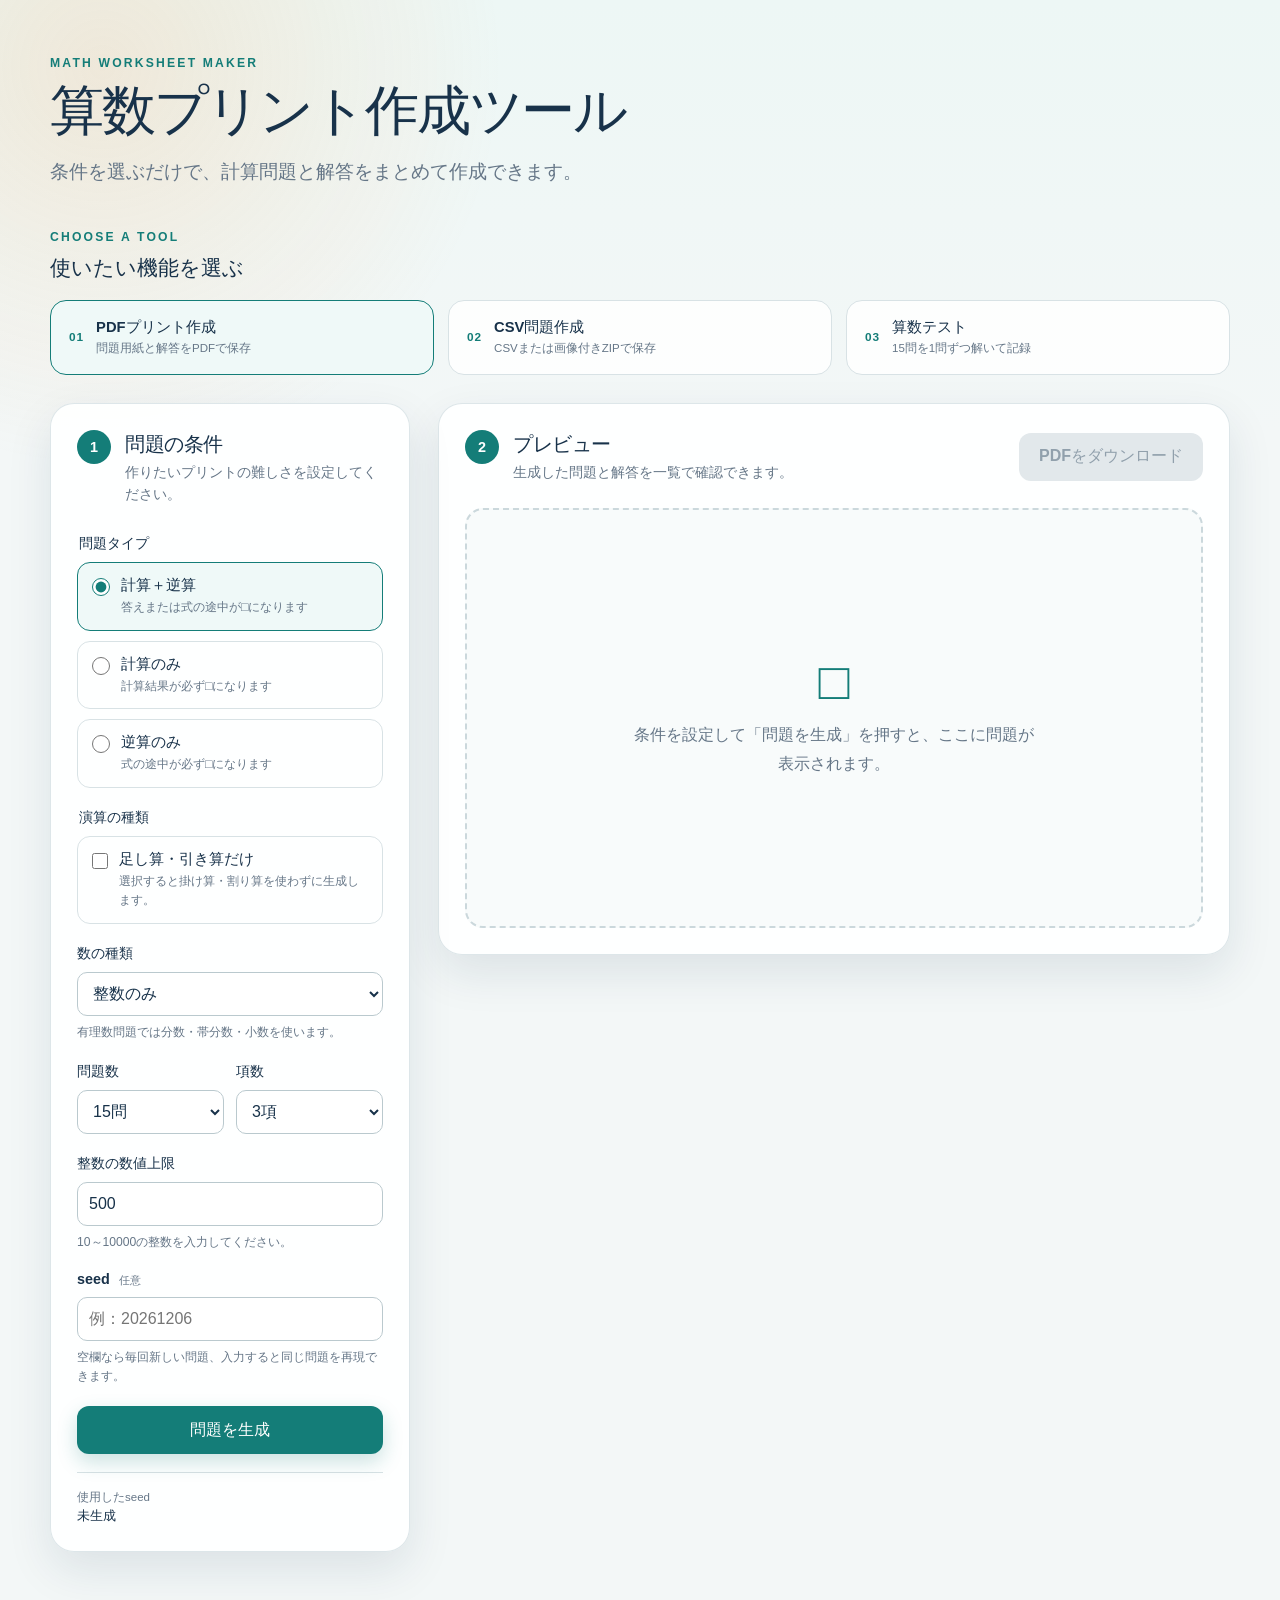
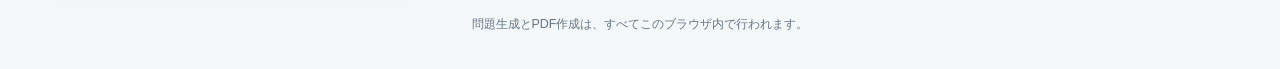
==== commit c73a1b1f: "Add features 'Add_Sub_Only'" ====
--- a/index.html
+++ b/index.html
@@ -85,6 +85,17 @@
           </label>
         </fieldset>
 
+        <fieldset class="form-group">
+          <legend>演算の種類</legend>
+          <label class="choice-card">
+            <input id="add-sub-only" name="add-sub-only" type="checkbox">
+            <span>
+              <strong>足し算・引き算だけ</strong>
+              <small>選択すると掛け算・割り算を使わずに生成します。</small>
+            </span>
+          </label>
+        </fieldset>
+
         <label class="form-field" for="number-type">
           <span>数の種類</span>
           <select id="number-type" name="number-type">
--- a/css/style.css
+++ b/css/style.css
@@ -375,7 +375,7 @@
   font-weight: 800;
 }
 
-/* ラジオボタンと説明文をカード状に配置する。 */
+/* ラジオボタンやチェックボックスと説明文をカード状に配置する。 */
 .choice-card {
   display: flex;
   gap: 11px;
@@ -386,7 +386,7 @@
   transition: border-color 160ms ease, background 160ms ease;
 }
 
-/* 内部のラジオボタンが選択されたら親カードの背景と枠を変える。 */
+/* 内部の選択肢が選択されたら親カードの背景と枠を変える。 */
 .choice-card:has(input:checked) {
   border-color: var(--primary);
   background: #eff9f8;
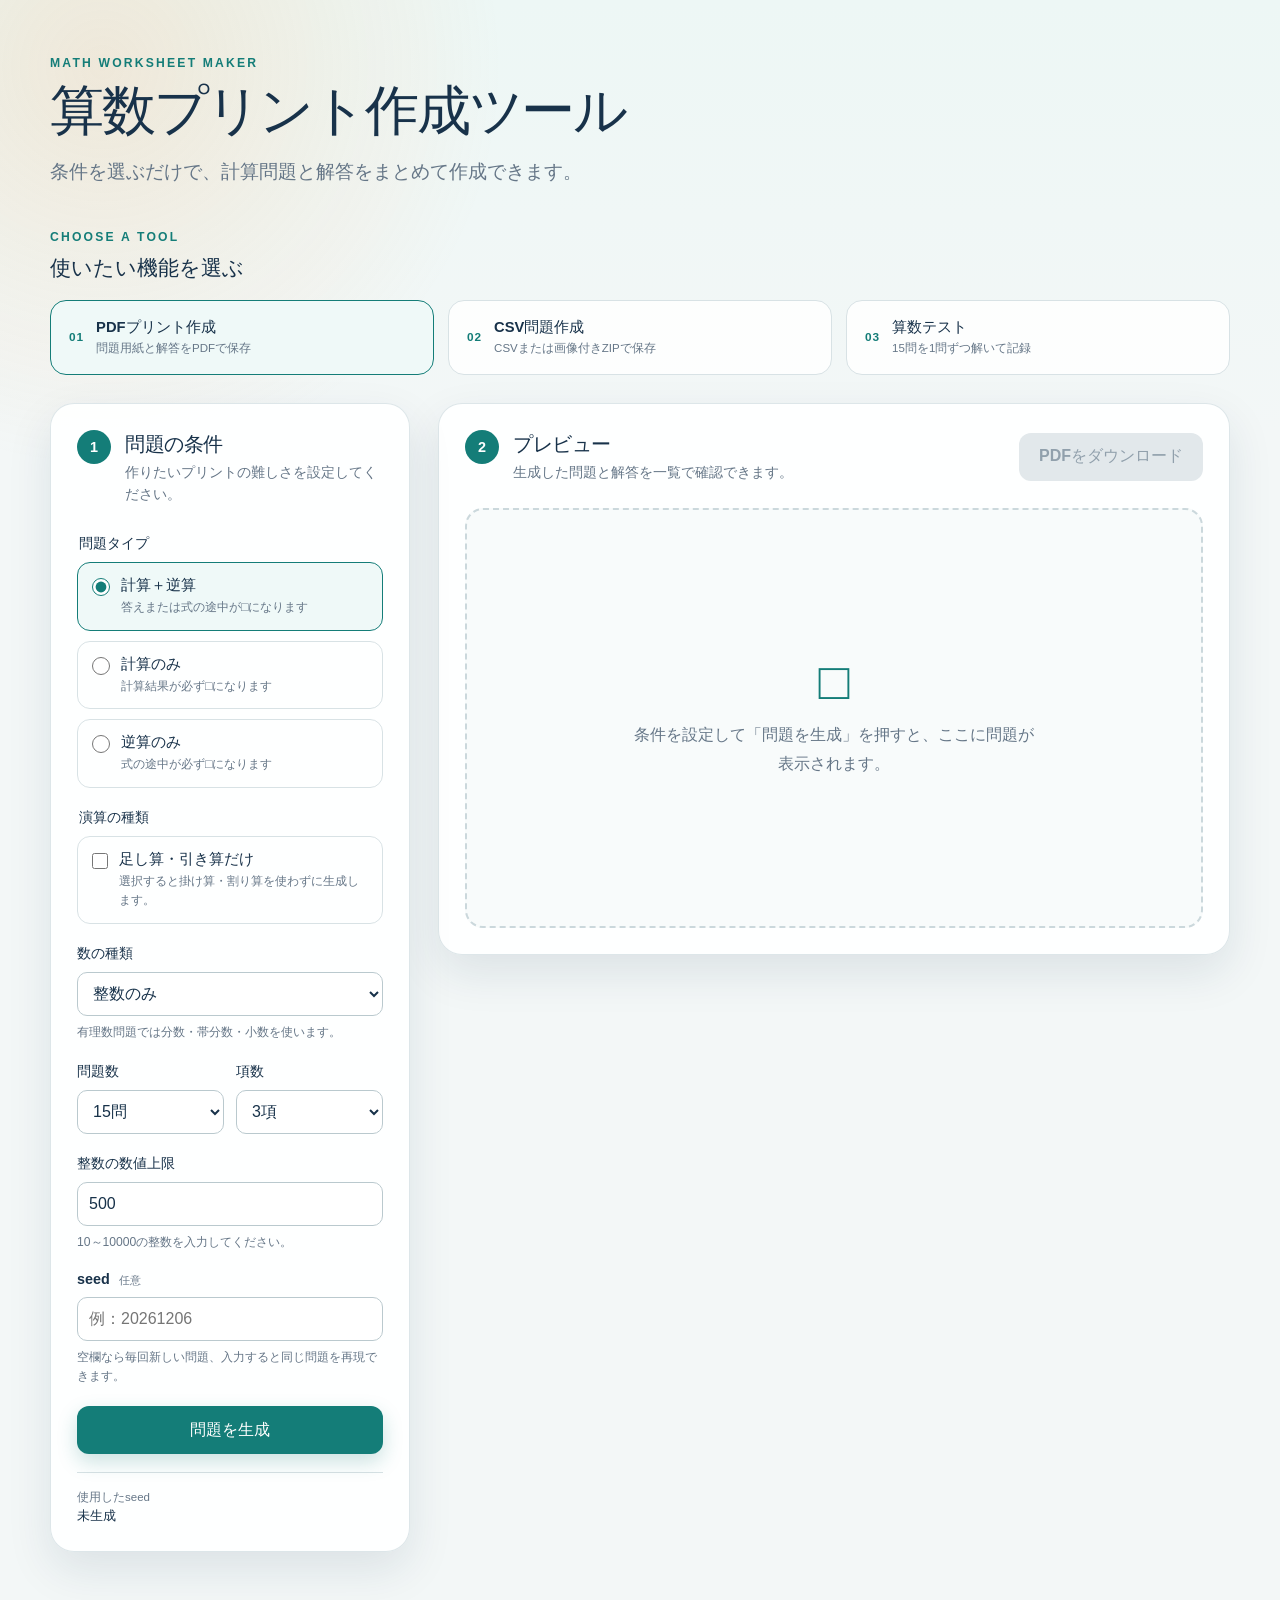
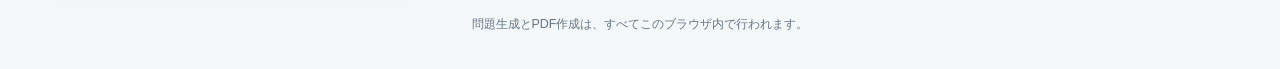
==== commit 5566084a: "Add setting config" ====
--- a/index.html
+++ b/index.html
@@ -11,7 +11,9 @@
   <link rel="stylesheet" href="katex/katex.min.css">
   <script defer src="katex/katex.min.js"></script>
   <script defer src="vendor/jspdf.umd.min.js"></script>
+  <script defer src="js/site-config.js"></script>
   <script defer src="algorithm/int_problem_generator.js"></script>
+  <script defer src="js/problem-service.js"></script>
   <script defer src="js/settings.js"></script>
   <script defer src="js/math-display.js"></script>
   <script defer src="js/pdf.js"></script>
@@ -46,7 +48,7 @@
         <a class="feature-card" href="test.html">
           <span class="feature-card__number" aria-hidden="true">03</span>
           <strong>算数テスト</strong>
-          <small>15問を1問ずつ解いて記録</small>
+          <small><span data-test-size></span>問を1問ずつ解いて記録</small>
         </a>
       </div>
     </div>
@@ -109,45 +111,38 @@
         <div class="form-row">
           <label class="form-field" for="problem-count">
             <span>問題数</span>
-            <select id="problem-count" name="problem-count">
-              <option value="15" selected>15問</option>
-              <option value="30">30問</option>
-            </select>
+            <select id="problem-count" name="problem-count"></select>
           </label>
 
           <label class="form-field" for="term-count">
             <span>項数</span>
-            <select id="term-count" name="term-count">
-              <option value="2">2項</option>
-              <option value="3" selected>3項</option>
-              <option value="4">4項</option>
-            </select>
+            <select id="term-count" name="term-count"></select>
           </label>
         </div>
 
         <label id="integer-count-field" class="form-field" for="integer-count" hidden>
           <span>整数問題数</span>
-          <input id="integer-count" name="integer-count" type="number" value="8" min="0" max="15" step="1" inputmode="numeric" disabled aria-describedby="rational-count-help">
-          <small id="rational-count-help" aria-live="polite">有理数問題：7問</small>
+          <input id="integer-count" name="integer-count" type="number" min="0" step="1" inputmode="numeric" disabled aria-describedby="rational-count-help">
+          <small id="rational-count-help" aria-live="polite"></small>
         </label>
 
         <label class="form-field" for="max-int">
           <span>整数の数値上限</span>
-          <input id="max-int" name="max-int" type="number" value="500" min="10" max="10000" step="1" inputmode="numeric" required aria-describedby="max-int-help">
-          <small id="max-int-help">10～10000の整数を入力してください。</small>
+          <input id="max-int" name="max-int" type="number" step="1" inputmode="numeric" required aria-describedby="max-int-help">
+          <small id="max-int-help"></small>
         </label>
 
         <fieldset id="rational-settings" class="form-group rational-settings" hidden>
           <legend>有理数の設定</legend>
           <label class="form-field" for="max-num">
             <span>計算結果の上限</span>
-            <input id="max-num" name="max-num" type="number" value="2" min="1" max="10" step="1" inputmode="numeric" disabled aria-describedby="max-num-help">
-            <small id="max-num-help">1～10の整数。途中の計算結果に適用します。式中の数はこの値を超える場合があります。</small>
+            <input id="max-num" name="max-num" type="number" step="1" inputmode="numeric" disabled aria-describedby="max-num-help">
+            <small id="max-num-help"></small>
           </label>
           <label class="form-field" for="max-denominator">
             <span>分母の設定</span>
-            <input id="max-denominator" name="max-denominator" type="number" value="6" min="2" max="10" step="1" inputmode="numeric" disabled aria-describedby="max-denominator-help">
-            <small id="max-denominator-help">2～10の整数。加減算で追加する数の分母の上限です。乗除算や計算結果では、より大きな分母も使います。</small>
+            <input id="max-denominator" name="max-denominator" type="number" step="1" inputmode="numeric" disabled aria-describedby="max-denominator-help">
+            <small id="max-denominator-help"></small>
           </label>
         </fieldset>
 
